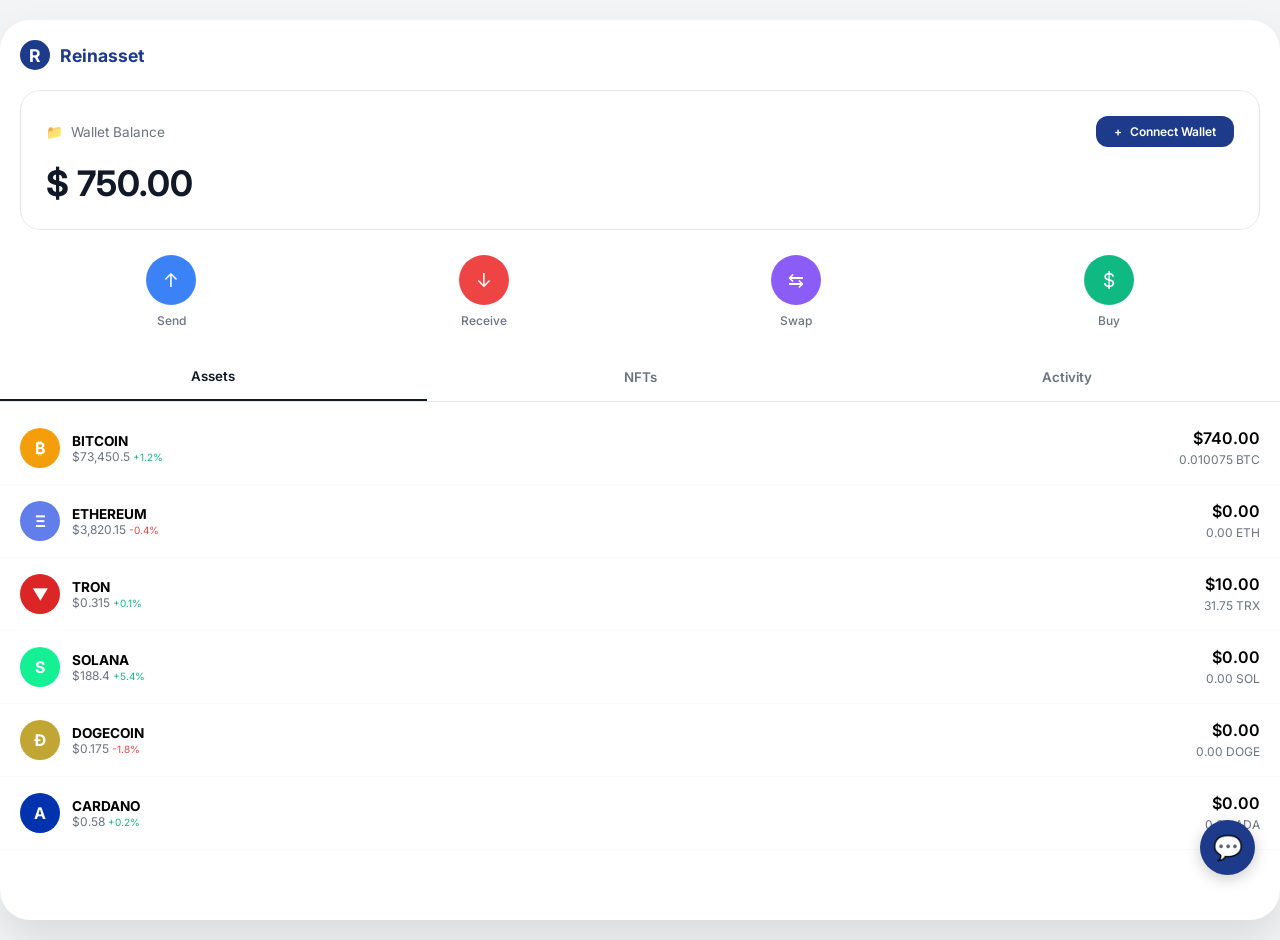
==== index.html @ 40a9d23e "Add files via upload" ====
<!DOCTYPE html>
<html lang="en">
<head>
    <meta charset="UTF-8">
    <meta name="viewport" content="width=device-width, initial-scale=1.0">
    <title>CryptoWallet - Portfolio</title>
    <link href="https://fonts.googleapis.com/css2?family=Inter:wght@400;500;600;700&display=swap" rel="stylesheet">
    <link rel="stylesheet" href="style.css">
</head>
<body>

<main class="app-container">
    <header class="header">
        <div class="brand">
            <span class="logo-circle">R</span>
            <span>Reinasset</span>
        </div>
        <div class="menu-btn">
            <div class="dot"></div><div class="dot"></div><div class="dot"></div>
        </div>
    </header>

    <div class="balance-card">
        <div class="balance-top-row">
            <div class="balance-header">
                <span class="wallet-icon">📁</span>
                <span class="label">Wallet Balance</span>
            </div>
            <div class="connect-btn" id="connect-wallet"><div>+</div><p>Connect Wallet</p></div>
        </div>
        <h1 id="total-display">$ 0.00</h1>
    </div>

    <div class="chat-widget" id="chat-trigger">
        <span class="chat-icon">💬</span>
    </div>

    <nav class="actions-grid">
        <div class="action-item"><div class="circle blue">↑</div><p>Send</p></div>
        <div class="action-item"><div class="circle red">↓</div><p>Receive</p></div>
        <div class="action-item"><div class="circle purple">⇆</div><p>Swap</p></div>
        <div class="action-item"><div class="circle green">$</div><p>Buy</p></div>
    </nav>

    <div class="tabs">
        <button class="tab-btn active">Assets</button>
        <button class="tab-btn">NFTs</button>
        <button class="tab-btn">Activity</button>
    </div>

    <section class="asset-list" id="asset-list-container">
        </section>
</main>

<script src="script.js"></script>
</body>
</html>
---- style.css ----
:root {
    --primary: #1e3a8a;
    --text-dark: #111827;
    --text-light: #6b7280;
    --bg-app: #f3f4f6;
    --white: #ffffff;
    --border: #e5e7eb;
}

* {
    margin: 0; padding: 0; box-sizing: border-box;
    font-family: 'Inter', sans-serif;
}

body {
    background-color: var(--bg-app);
    display: flex;
    justify-content: center;
    padding: 20px 0;
}

.app-container {
    width: 100%;
    max-width: 1440px;
    background: var(--white);
    min-height: 100vh;
    border-radius: 30px;
    box-shadow: 0 20px 40px rgba(0,0,0,0.1);
    overflow: hidden;
}

/* Header */
.header {
    display: flex;
    justify-content: space-between;
    align-items: center;
    padding: 20px;
}

.brand {
    display: flex;
    align-items: center;
    gap: 10px;
    font-weight: 700;
    color: var(--primary);
    font-size: 1.1rem;
}

.logo-circle {
    background: var(--primary);
    color: white;
    width: 30px; height: 30px;
    border-radius: 50%;
    display: flex; align-items: center; justify-content: center;
}

/* Balance Card */
.balance-card {
    margin: 0 20px;
    padding: 25px;
    border: 1px solid var(--border);
    border-radius: 20px;
}
/* Layout for Balance and Button */
.balance-top-row {
    display: flex;
    justify-content: space-between;
    align-items: center;
    margin-bottom: 15px;
}

.balance-header {
    margin-bottom: 0 !important; /* Reset margin for horizontal alignment */
}

/* Connect Wallet Button */
.connect-btn {
    background-color: var(--primary);
    color: white;
    border: none;
    padding: 8px 18px;
    border-radius: 12px;
    font-size: 0.75rem;
    font-weight: 600;
    cursor: pointer;
    transition: background 0.3s ease;
    display: flex;
    align-items: center;
    gap: 8px;
}

.connect-btn:hover {
    background-color: #1d4ed8;
}

.connect-btn.connected {
    background-color: #ecfdf5;
    color: #059669;
    border: 1px solid #059669;
}

/* Floating Chat Icon */
.chat-widget {
    position: fixed;
    bottom: 25px;
    right: 25px;
    width: 55px;
    height: 55px;
    background: var(--primary);
    border-radius: 50%;
    display: flex;
    align-items: center;
    justify-content: center;
    box-shadow: 0 4px 15px rgba(0,0,0,0.2);
    cursor: pointer;
    z-index: 1000;
    transition: transform 0.2s;
}

.chat-widget:hover {
    transform: scale(1.1);
}

.chat-icon {
    font-size: 1.5rem;
    color: white;
}


.balance-header {
    display: flex; align-items: center; gap: 8px;
    color: var(--text-light);
    font-size: 0.85rem;
    margin-bottom: 10px;
}

#total-display {
    font-size: 2.2rem;
    font-weight: 700;
    color: var(--text-dark);
}

/* Actions */
.actions-grid {
    display: grid;
    grid-template-columns: repeat(4, 1fr);
    padding: 25px 15px;
    text-align: center;
}

.circle {
    width: 50px; height: 50px;
    border-radius: 50%;
    margin: 0 auto 8px;
    display: flex; align-items: center; justify-content: center;
    color: white; font-size: 1.2rem; cursor: pointer;
}

.blue { background: #3b82f6; } .red { background: #ef4444; }
.purple { background: #8b5cf6; } .green { background: #10b981; }

.action-item p { font-size: 0.75rem; font-weight: 500; color: var(--text-light); }

/* Tabs */
.tabs {
    display: flex; border-bottom: 1px solid var(--border);
    margin-bottom: 10px;
}

.tab-btn {
    flex: 1; padding: 15px; border: none; background: none;
    color: var(--text-light); font-weight: 600; cursor: pointer;
}

.tab-btn.active {
    color: var(--text-dark);
    border-bottom: 2px solid var(--text-dark);
}

/* Asset List */
.asset-item {
    display: flex; justify-content: space-between;
    padding: 16px 20px;
    border-bottom: 1px solid #f9fafb;
}

.asset-left { display: flex; gap: 12px; align-items: center; }

.icon {
    width: 40px; height: 40px; border-radius: 50%;
    display: flex; align-items: center; justify-content: center;
    color: white; font-weight: bold;
}

.meta { display: flex; flex-direction: column; }
.name { font-weight: 700; font-size: 0.85rem; }
.price-info { font-size: 0.75rem; color: var(--text-light); }
.pos { color: #10b981; } .neg { color: #ef4444; }

.asset-right { text-align: right; }
.usd-val { font-weight: 600; display: block; }
.unit-amt { font-size: 0.75rem; color: var(--text-light); }

/* Responsiveness */
@media (max-width: 480px) {
    .app-container { border-radius: 0; min-height: 100vh; }

    .chat-widget {
    position: absolute; /* Keep it inside the card if on desktop */
    bottom: 20px;
    right: 20px;
    }
    .app-container {
        position: relative;
    }
}
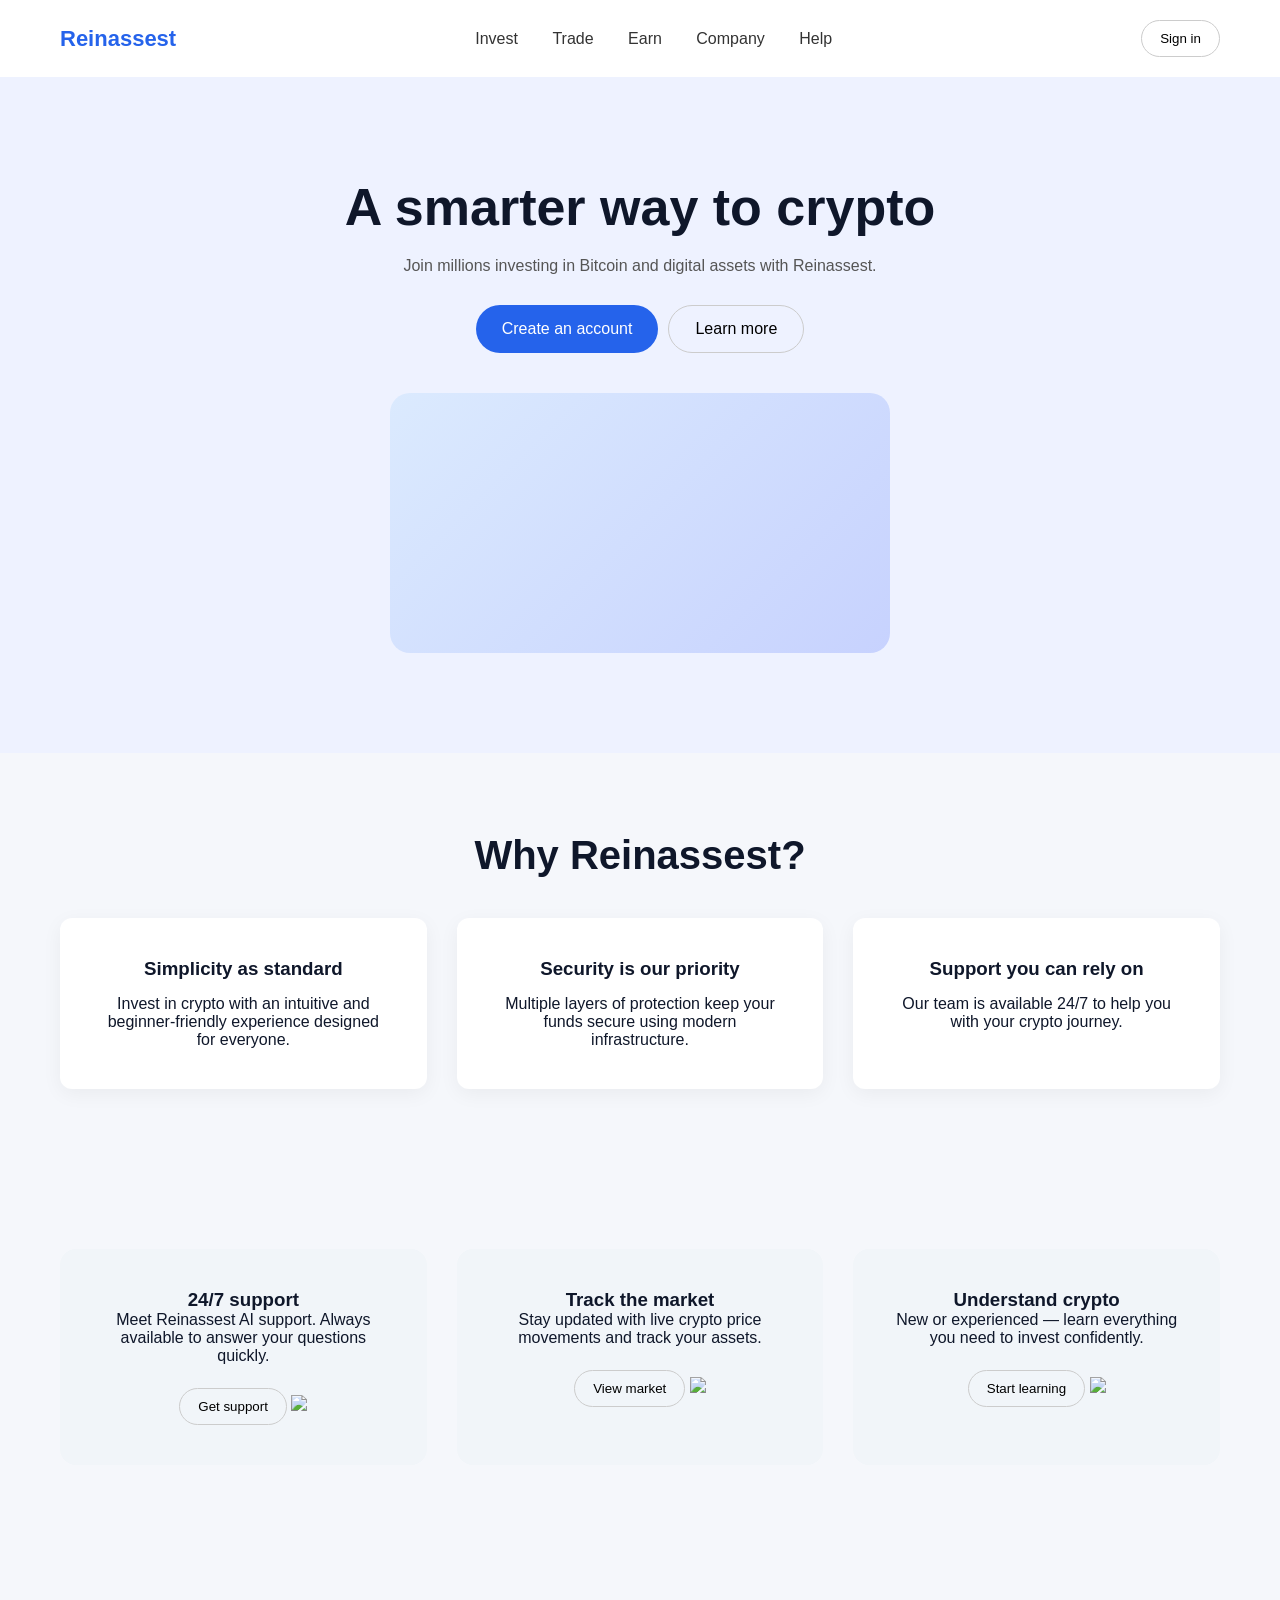
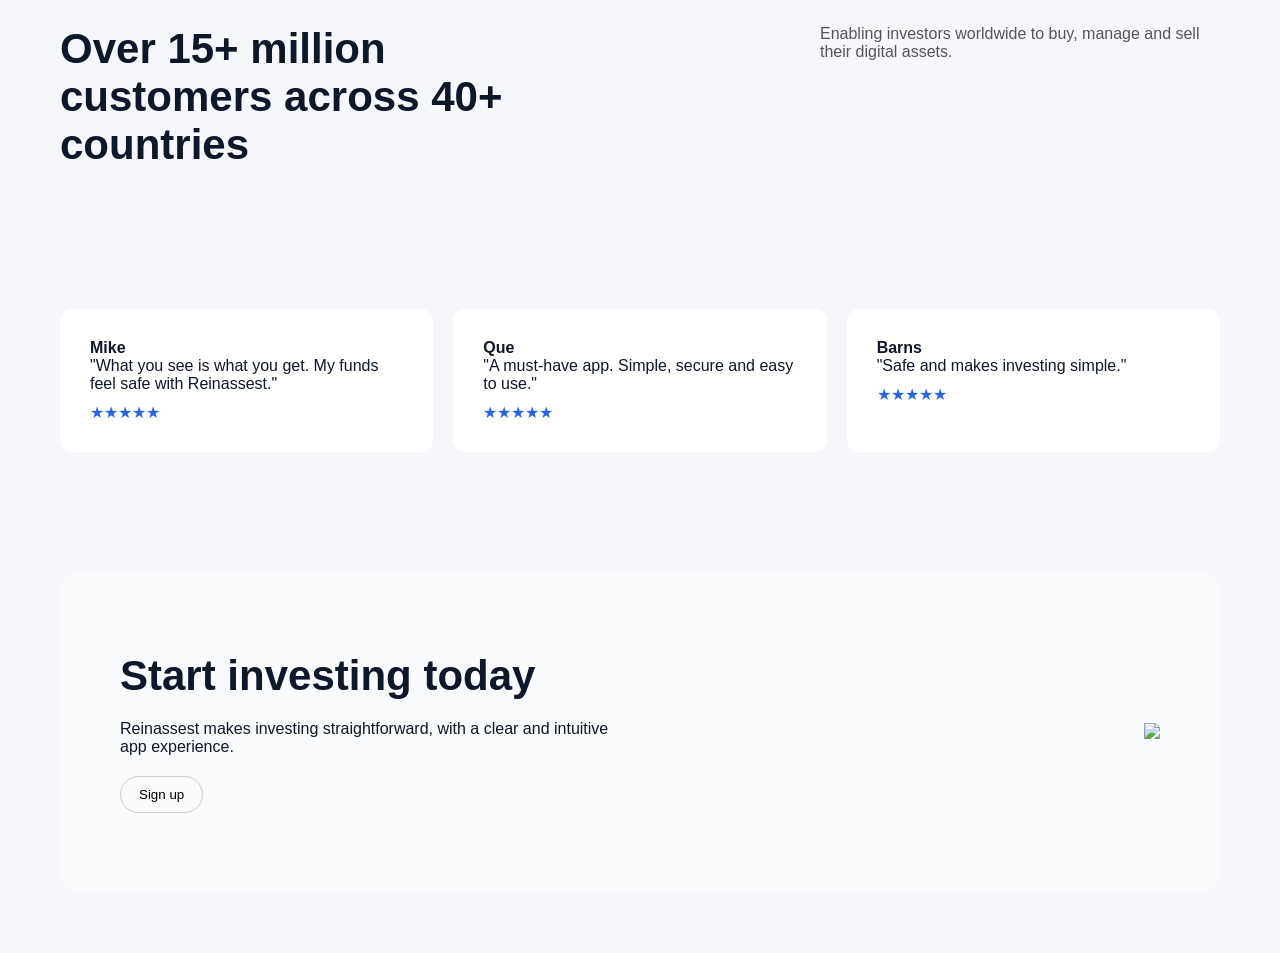
==== commit 26ba3f82: "Add files via upload" ====
--- a/index.html
+++ b/index.html
@@ -1,57 +1,244 @@
 <!DOCTYPE html>
 <html lang="en">
 <head>
-    <meta charset="UTF-8">
-    <meta name="viewport" content="width=device-width, initial-scale=1.0">
-    <title>CryptoWallet - Portfolio</title>
-    <link href="https://fonts.googleapis.com/css2?family=Inter:wght@400;500;600;700&display=swap" rel="stylesheet">
-    <link rel="stylesheet" href="style.css">
+<meta charset="UTF-8">
+<meta name="viewport" content="width=device-width, initial-scale=1.0">
+<title>Reinassest — Smarter Crypto Investing</title>
+<link rel="stylesheet" href="login.css">
 </head>
 <body>
 
-<main class="app-container">
-    <header class="header">
-        <div class="brand">
-            <span class="logo-circle">R</span>
-            <span>Reinasset</span>
+<!-- NAVBAR -->
+<header class="navbar">
+    <div class="logo">Reinassest</div>
+
+    <nav>
+        <a href="#">Invest</a>
+        <a href="#">Trade</a>
+        <a href="#">Earn</a>
+        <a href="#">Company</a>
+        <a href="#">Help</a>
+    </nav>
+
+    <div class="nav-buttons">
+        <button id="openLogin" class="btn-outline">Sign in</button>
+    </div>
+</header>
+
+<!-- HERO -->
+<section class="hero">
+    <h1>A smarter way to crypto</h1>
+    <p>Join millions investing in Bitcoin and digital assets with Reinassest.</p>
+
+    <div class="hero-buttons">
+        <button id="openSignup" class="btn-primary large">Create an account</button>
+        <button class="btn-outline large">Learn more</button>
+    </div>
+
+    <div class="hero-image"></div>
+</section>
+
+
+<!-- WHY SECTION -->
+<section class="why">
+    <h2>Why Reinassest?</h2>
+
+    <div class="cards">
+        <div class="card">
+            <h3>Simplicity as standard</h3>
+            <p>Invest in crypto with an intuitive and beginner-friendly experience designed for everyone.</p>
         </div>
-        <div class="menu-btn">
-            <div class="dot"></div><div class="dot"></div><div class="dot"></div>
+
+        <div class="card">
+            <h3>Security is our priority</h3>
+            <p>Multiple layers of protection keep your funds secure using modern infrastructure.</p>
         </div>
-    </header>
-
-    <div class="balance-card">
-        <div class="balance-top-row">
-            <div class="balance-header">
-                <span class="wallet-icon">📁</span>
-                <span class="label">Wallet Balance</span>
-            </div>
-            <div class="connect-btn" id="connect-wallet"><div>+</div><p>Connect Wallet</p></div>
+
+        <div class="card">
+            <h3>Support you can rely on</h3>
+            <p>Our team is available 24/7 to help you with your crypto journey.</p>
         </div>
-        <h1 id="total-display">$ 0.00</h1>
-    </div>
-
-    <div class="chat-widget" id="chat-trigger">
-        <span class="chat-icon">💬</span>
-    </div>
-
-    <nav class="actions-grid">
-        <div class="action-item"><div class="circle blue">↑</div><p>Send</p></div>
-        <div class="action-item"><div class="circle red">↓</div><p>Receive</p></div>
-        <div class="action-item"><div class="circle purple">⇆</div><p>Swap</p></div>
-        <div class="action-item"><div class="circle green">$</div><p>Buy</p></div>
-    </nav>
-
-    <div class="tabs">
-        <button class="tab-btn active">Assets</button>
-        <button class="tab-btn">NFTs</button>
-        <button class="tab-btn">Activity</button>
-    </div>
-
-    <section class="asset-list" id="asset-list-container">
-        </section>
-</main>
-
-<script src="script.js"></script>
+    </div>
+</section>
+
+
+<section class="features">
+
+<div class="feature-card">
+    <h3>24/7 support</h3>
+    <p>Meet Reinassest AI support. Always available to answer your questions quickly.</p>
+
+    <button id="btn-support" class="btn-outline">Get support</button>
+
+    <img src="images/support.png" class="feature-img">
+</div>
+
+<div class="feature-card">
+    <h3>Track the market</h3>
+    <p>Stay updated with live crypto price movements and track your assets.</p>
+
+    <button id="btn-market" class="btn-outline">View market</button>
+
+    <img src="images/market.png" class="feature-img">
+</div>
+
+<div class="feature-card">
+    <h3>Understand crypto</h3>
+    <p>New or experienced — learn everything you need to invest confidently.</p>
+
+    <button id="btn-learn" class="btn-outline">Start learning</button>
+
+    <img src="images/learn.png" class="feature-img">
+</div>
+
+</section>
+
+<!-- TRUST SECTION -->
+<section class="trust">
+    <div class="trust-left">
+        <h2>Over 15+ million customers across 40+ countries</h2>
+    </div>
+
+    <div class="trust-right">
+        <p>Enabling investors worldwide to buy, manage and sell their digital assets.</p>
+    </div>
+</section>
+
+
+<!-- TESTIMONIALS -->
+<section class="testimonials">
+
+    <div class="testimonial">
+        <h4>Mike</h4>
+        <p>"What you see is what you get. My funds feel safe with Reinassest."</p>
+        <div class="stars">★★★★★</div>
+    </div>
+
+    <div class="testimonial">
+        <h4>Que</h4>
+        <p>"A must-have app. Simple, secure and easy to use."</p>
+        <div class="stars">★★★★★</div>
+    </div>
+
+    <div class="testimonial">
+        <h4>Barns</h4>
+        <p>"Safe and makes investing simple."</p>
+        <div class="stars">★★★★★</div>
+    </div>
+
+</section>
+
+<!-- FOOTER -->
+ <section class="start">
+
+<div class="start-left">
+    <h2>Start investing today</h2>
+
+    <p>
+    Reinassest makes investing straightforward, 
+    with a clear and intuitive app experience.
+    </p>
+
+    <div class="start-buttons">
+        <button id="btn-start-signup" class="btn-outline">
+            Sign up
+        </button>
+
+
+    </div>
+</div>
+
+<div class="start-right">
+    <img src="images/app.png" class="app-img">
+</div>
+
+</section>
+
+<!-- SCRIPTS -->
+ <!-- AUTH MODAL -->
+<div id="authModal" class="modal">
+
+<div class="modal-content">
+
+<span class="close-modal" id="closeModal">&times;</span>
+
+<!-- LOGIN FORM -->
+<div id="loginForm" class="auth-form">
+
+<h2>Sign in</h2>
+<div id="loginMessage" class="auth-message"></div>
+
+<input type="email" id="loginEmail" placeholder="Email">
+<div class="password-wrap">
+
+<input type="password" id="loginPassword" placeholder="Password">
+
+<span id="toggleLoginPassword" class="toggle-password">👁</span>
+
+</div>
+
+<button id="loginBtn" class="btn-primary full">
+Sign in
+</button>
+
+<p>
+Don't have an account?
+<a href="#" id="showSignup">Create account</a>
+</p>
+
+</div>
+
+
+<!-- SIGNUP FORM -->
+<div id="signupForm" class="auth-form hidden">
+
+<h2>Create account</h2>
+<div id="signupMessage" class="auth-message"></div>
+
+<input type="text" id="signupName" placeholder="Full name">
+<input type="email" id="signupEmail" placeholder="Email">
+
+<div class="password-wrap">
+
+<input type="password" id="signupPassword" placeholder="Password">
+<span id="toggleSignupPassword" class="toggle-password">👁</span>
+
+</div>
+
+<div class="strength-meter">
+<div id="strengthBar"></div>
+</div>
+
+<small id="strengthText"></small>
+
+<ul class="password-rules">
+<li id="rule-length">At least 8 characters</li>
+<li id="rule-upper">One uppercase letter</li>
+<li id="rule-number">One number</li>
+<li id="rule-symbol">One special character</li>
+</ul>
+
+
+<button id="createAccountBtn" class="btn-primary full">
+Create account
+</button>
+
+<p>
+Already have an account?
+<a href="#" id="showLogin">Sign in</a>
+</p>
+
+</div>
+
+
+
+</div>
+
+</div>
+</div>
+
+<script type="module" src="firebase.js"></script>
+<script type="module" src="auth.js"></script>
+<script type="module" src="script.js"></script>
 </body>
 </html>
--- a/login.css
+++ b/login.css
@@ -0,0 +1,399 @@
+* {
+margin: 0;
+padding: 0;
+box-sizing: border-box;
+font-family: Arial, Helvetica, sans-serif;
+}
+
+body {
+background: #f5f7fb;
+color: #0f172a;
+}
+
+/* NAVBAR */
+
+.navbar {
+display: flex;
+justify-content: space-between;
+align-items: center;
+padding: 20px 60px;
+background: white;
+}
+
+.logo {
+font-size: 22px;
+font-weight: bold;
+color: #2563eb;
+}
+
+nav a {
+    
+margin: 0 15px;
+text-decoration: none;
+color: #333;
+}
+
+.nav-buttons button {
+margin-left: 10px;
+}
+
+
+/* BUTTONS */
+
+.btn-primary {
+background: #2563eb;
+color: white;
+border: none;
+padding: 10px 18px;
+border-radius: 30px;
+cursor: pointer;
+}
+
+.btn-outline {
+border: 1px solid #ccc;
+background: transparent;
+padding: 10px 18px;
+border-radius: 30px;
+cursor: pointer;
+}
+
+.large {
+padding: 14px 26px;
+font-size: 16px;
+}
+
+.btn-store {
+border: 1px solid #ccc;
+padding: 12px 18px;
+border-radius: 30px;
+background: white;
+cursor: pointer;
+}
+
+/* HERO */
+
+.hero {
+text-align: center;
+padding: 100px 20px;
+background: #eef2ff;
+}
+
+.hero h1 {
+font-size: 52px;
+margin-bottom: 20px;
+}
+
+.hero p {
+color: #555;
+margin-bottom: 30px;
+}
+
+.hero-buttons {
+display: flex;
+justify-content: center;
+gap: 10px;
+margin-bottom: 40px;
+}
+
+.hero-image {
+height: 260px;
+width: 500px;
+margin: auto;
+background: linear-gradient(135deg,#dbeafe,#c7d2fe);
+border-radius: 20px;
+}
+
+/* WHY */
+
+.why {
+padding: 80px 60px;
+text-align: center;
+}
+
+.why h2 {
+font-size: 40px;
+margin-bottom: 40px;
+}
+
+.cards {
+display: grid;
+grid-template-columns: repeat(3,1fr);
+gap: 30px;
+}
+
+.card {
+background: white;
+padding: 40px;
+border-radius: 12px;
+box-shadow: 0 5px 20px rgba(0,0,0,0.05);
+}
+
+.card h3 {
+margin-bottom: 15px;
+}
+
+/* TRUST */
+
+.trust {
+display: flex;
+justify-content: space-between;
+padding: 80px 60px;
+}
+
+.trust-left h2 {
+font-size: 42px;
+max-width: 500px;
+}
+
+.trust-right {
+max-width: 400px;
+color: #555;
+}
+
+/* TESTIMONIALS */
+
+.testimonials {
+display: grid;
+grid-template-columns: repeat(3,1fr);
+gap: 20px;
+padding: 60px;
+}
+
+.testimonial {
+background: white;
+padding: 30px;
+border-radius: 12px;
+}
+
+.stars {
+color: #2563eb;
+margin-top: 10px;
+}
+.features{
+display:grid;
+grid-template-columns:repeat(3,1fr);
+gap:30px;
+padding:80px 60px;
+}
+
+.feature-card{
+background:#f1f5f9;
+padding:40px;
+border-radius:16px;
+text-align:center;
+position:relative;
+}
+
+.feature-img{
+width:200px;
+margin-top:30px;
+}
+
+.start{
+display:flex;
+justify-content:space-between;
+align-items:center;
+padding:80px 60px;
+background:#f8fafc;
+border-radius:20px;
+margin:60px;
+}
+
+.start-left{
+max-width:500px;
+}
+
+.start-left h2{
+font-size:42px;
+margin-bottom:20px;
+}
+
+.start-buttons{
+display:flex;
+gap:10px;
+margin-top:20px;
+}
+
+.app-img{
+width:420px;
+}
+
+/* MODAL */
+
+.modal{
+position:fixed;
+top:0;
+left:0;
+width:100%;
+height:100%;
+background:rgba(0,0,0,0.5);
+display:none;
+justify-content:center;
+align-items:center;
+z-index:1000;
+}
+
+.modal-content{
+background:white;
+padding:40px;
+border-radius:12px;
+width:400px;
+position:relative;
+animation:popup .2s ease;
+}
+
+@keyframes popup{
+from{transform:scale(.9);opacity:0}
+to{transform:scale(1);opacity:1}
+}
+
+.close-modal{
+position:absolute;
+right:20px;
+top:15px;
+font-size:24px;
+cursor:pointer;
+}
+
+.auth-form{
+display:flex;
+flex-direction:column;
+gap:12px;
+}
+
+.auth-form input{
+padding:12px;
+border:1px solid #ddd;
+border-radius:8px;
+}
+
+.full{
+width:100%;
+margin-top:10px;
+}
+
+.hidden{
+display:none;
+}
+
+
+.strength-meter{
+height:6px;
+background:#eee;
+border-radius:10px;
+overflow:hidden;
+}
+
+#strengthBar{
+height:100%;
+width:0%;
+transition:.3s;
+}
+
+#strengthText{
+font-size:12px;
+color:#666;
+}
+
+.password-wrap{
+position:relative;
+display:flex;
+align-items:center;
+}
+
+.password-wrap input{
+width:100%;
+padding:12px;
+border:1px solid #ddd;
+border-radius:8px;
+}
+
+.toggle-password{
+position:absolute;
+right:12px;
+cursor:pointer;
+font-size:14px;
+}
+
+.password-rules{
+list-style:none;
+font-size:12px;
+color:#777;
+padding-left:5px;
+}
+
+.password-rules li{
+margin:4px 0;
+}
+
+.password-rules li.valid{
+color:green;
+}
+
+.password-rules li.valid::before{
+content:"✓ ";
+}
+
+.password-rules li.invalid{
+color:#aaa;
+}
+
+.auth-loading {
+display:flex;
+align-items:center;
+justify-content:center;
+gap:8px;
+}
+
+.spinner {
+width:16px;
+height:16px;
+border:2px solid #fff;
+border-top:2px solid transparent;
+border-radius:50%;
+animation:spin .6s linear infinite;
+}
+
+@keyframes spin {
+to { transform: rotate(360deg); }
+}
+
+button.loading {
+opacity:.7;
+pointer-events:none;
+}
+/* RESPONSIVE */
+
+@media(max-width: 900px){
+
+.cards,
+.testimonials {
+grid-template-columns: 1fr;
+}
+
+.trust {
+flex-direction: column;
+gap: 20px;
+}
+
+.hero h1 {
+font-size: 36px;
+}
+
+
+.features{
+grid-template-columns:1fr;
+}
+
+.start{
+flex-direction:column;
+gap:40px;
+}
+
+.app-img{
+width:100%;
+}
+nav a{
+    display: none;
+}
+}
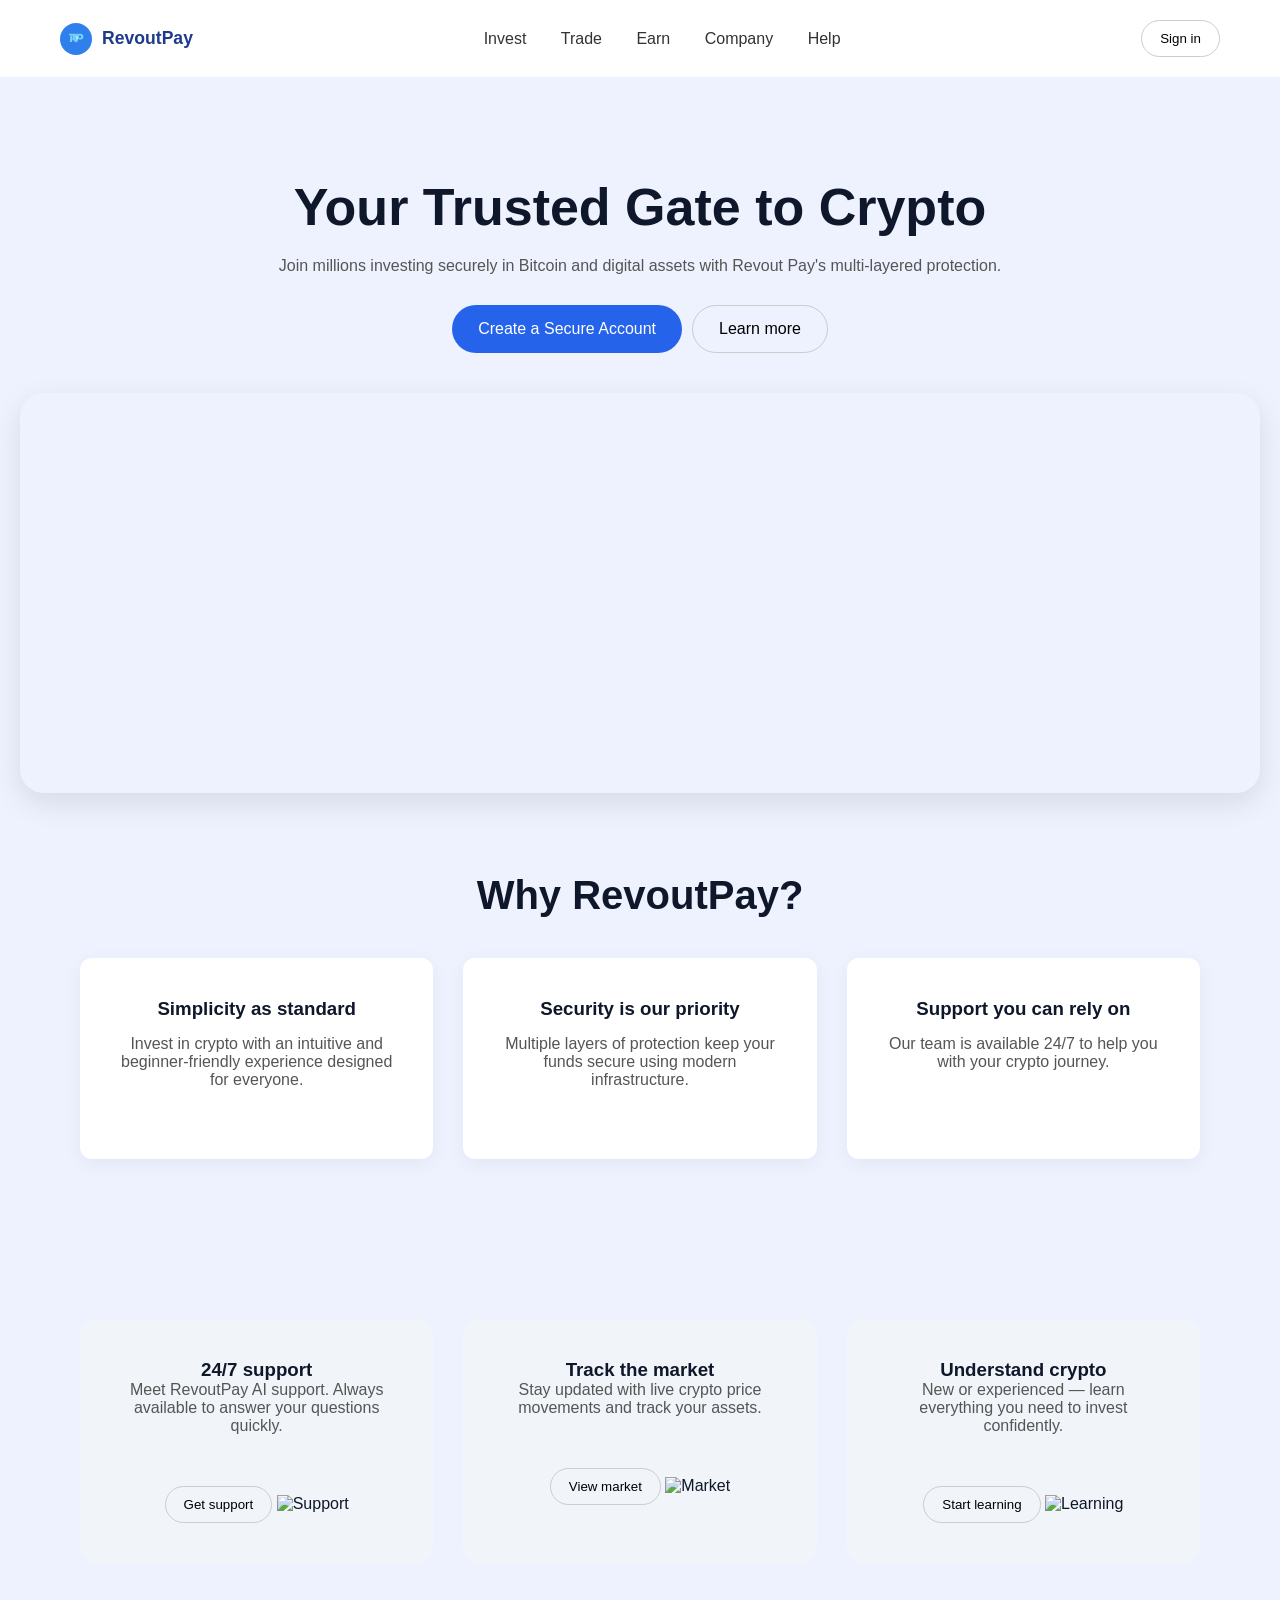
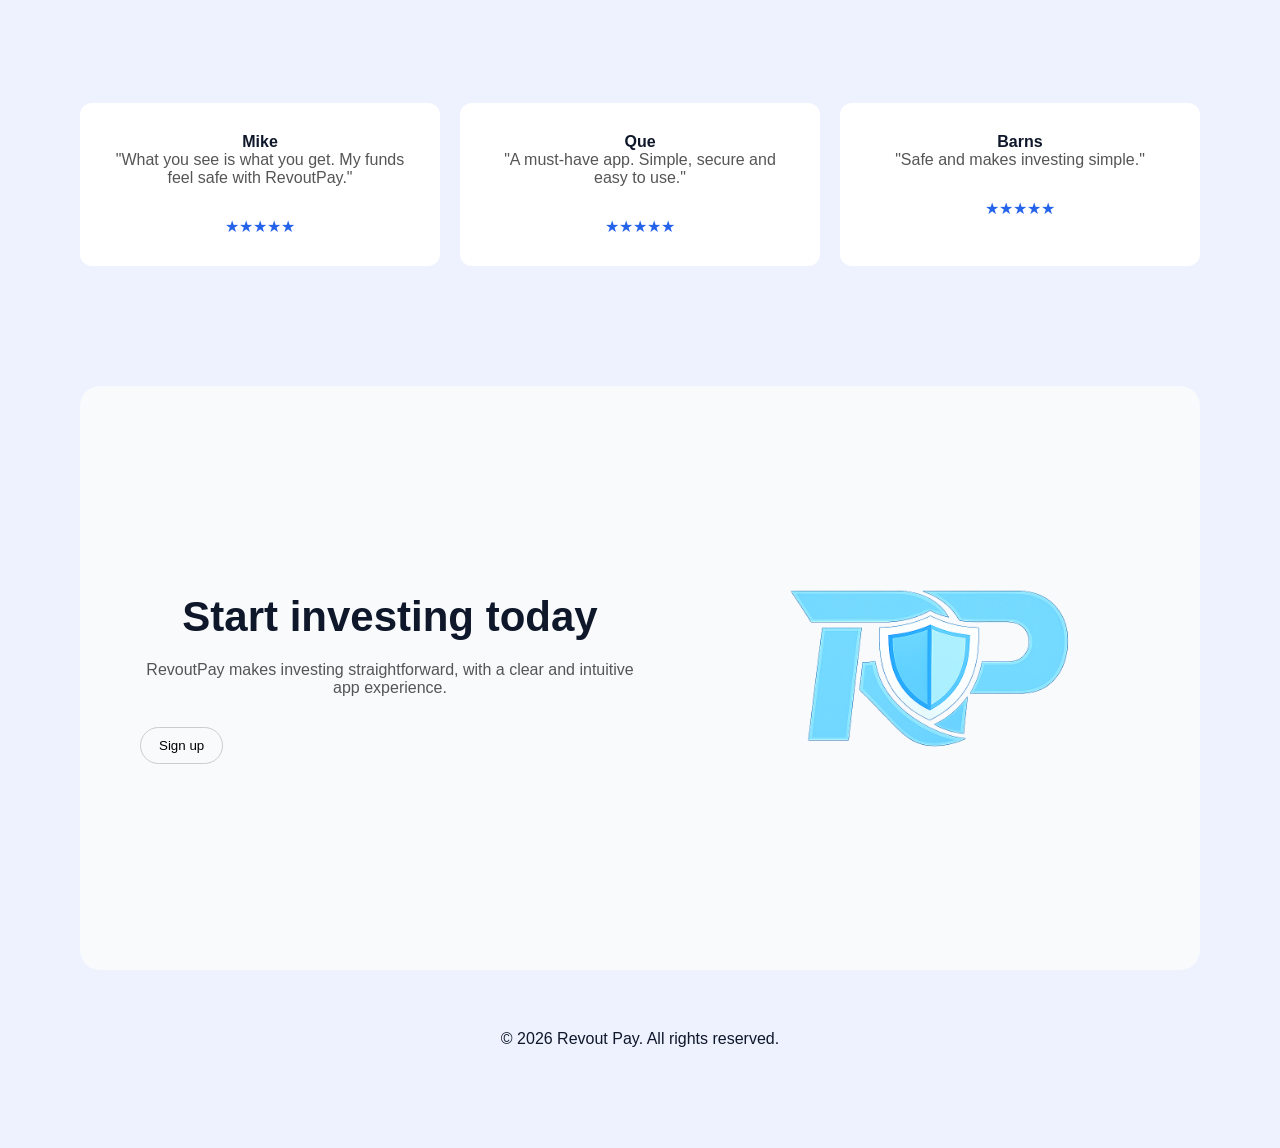
==== commit d58e7bd9: "Add files via upload" ====
--- a/index.html
+++ b/index.html
@@ -3,21 +3,29 @@
 <head>
 <meta charset="UTF-8">
 <meta name="viewport" content="width=device-width, initial-scale=1.0">
-<title>Reinassest — Smarter Crypto Investing</title>
+<title>RevoutPay — Smarter Crypto Investing</title>
 <link rel="stylesheet" href="login.css">
+<link rel="stylesheet" href="style.css">
+<link rel="icon" type="image/png" href="chidenulogo.png">
+
 </head>
 <body>
 
 <!-- NAVBAR -->
 <header class="navbar">
-    <div class="logo">Reinassest</div>
+    <div class="brand">
+        <div class="logo-circle">
+            <img src="chidenulogo.png" alt="revout-pay" class="nav-icon">
+        </div>
+        <span>RevoutPay</span>
+    </div>
 
     <nav>
-        <a href="#">Invest</a>
-        <a href="#">Trade</a>
-        <a href="#">Earn</a>
+        <a href="#" class="nav-signup">Invest</a>
+        <a href="#" class="nav-signup">Trade</a>
+        <a href="#" class="nav-signup">Earn</a>
         <a href="#">Company</a>
-        <a href="#">Help</a>
+        <a href="#" id="nav-help">Help</a>
     </nav>
 
     <div class="nav-buttons">
@@ -26,34 +34,38 @@
 </header>
 
 <!-- HERO -->
+
 <section class="hero">
-    <h1>A smarter way to crypto</h1>
-    <p>Join millions investing in Bitcoin and digital assets with Reinassest.</p>
-
+    <h1>Your Trusted Gate to Crypto</h1>
+    <p>Join millions investing securely in Bitcoin and digital assets with Revout Pay's multi-layered protection.</p>
+    
     <div class="hero-buttons">
-        <button id="openSignup" class="btn-primary large">Create an account</button>
-        <button class="btn-outline large">Learn more</button>
-    </div>
-
-    <div class="hero-image"></div>
-</section>
-
-
-<!-- WHY SECTION -->
+        <button id="openSignup" class="btn-primary large">Create a Secure Account</button>
+        <a href="learn.html" style="text-decoration: none;">
+            <button class="btn-outline large">Learn more</button>
+        </a> 
+    </div>
+    <div class="hero-image" style="
+        background-image: url('https://images.unsplash.com/photo-1563986768609-322da13575f3?auto=format&fit=crop&q=80&w=1000'); 
+        background-size: cover; 
+        background-position: center;
+        border-radius: 24px;
+        height: 400px;
+        width: 100%;
+        box-shadow: 0 10px 30px rgba(0,0,0,0.1);">
+    </div>
+
 <section class="why">
-    <h2>Why Reinassest?</h2>
-
+    <h2>Why RevoutPay?</h2>
     <div class="cards">
         <div class="card">
             <h3>Simplicity as standard</h3>
             <p>Invest in crypto with an intuitive and beginner-friendly experience designed for everyone.</p>
         </div>
-
         <div class="card">
             <h3>Security is our priority</h3>
             <p>Multiple layers of protection keep your funds secure using modern infrastructure.</p>
         </div>
-
         <div class="card">
             <h3>Support you can rely on</h3>
             <p>Our team is available 24/7 to help you with your crypto journey.</p>
@@ -61,48 +73,31 @@
     </div>
 </section>
 
-
 <section class="features">
-
-<div class="feature-card">
-    <h3>24/7 support</h3>
-    <p>Meet Reinassest AI support. Always available to answer your questions quickly.</p>
-
-    <button id="btn-support" class="btn-outline">Get support</button>
-
-    <img src="images/support.png" class="feature-img">
-</div>
-
-<div class="feature-card">
-    <h3>Track the market</h3>
-    <p>Stay updated with live crypto price movements and track your assets.</p>
-
-    <button id="btn-market" class="btn-outline">View market</button>
-
-    <img src="images/market.png" class="feature-img">
-</div>
-
-<div class="feature-card">
-    <h3>Understand crypto</h3>
-    <p>New or experienced — learn everything you need to invest confidently.</p>
-
-    <button id="btn-learn" class="btn-outline">Start learning</button>
-
-    <img src="images/learn.png" class="feature-img">
-</div>
-
-</section>
-
-<!-- TRUST SECTION -->
-<section class="trust">
-    <div class="trust-left">
-        <h2>Over 15+ million customers across 40+ countries</h2>
-    </div>
-
-    <div class="trust-right">
-        <p>Enabling investors worldwide to buy, manage and sell their digital assets.</p>
-    </div>
-</section>
+    <div class="feature-card">
+        <h3>24/7 support</h3>
+        <p>Meet RevoutPay AI support. Always available to answer your questions quickly.</p>
+        <button id="btn-support" class="btn-outline">Get support</button>
+        <img src="https://cdn-icons-png.flaticon.com/512/10044/10044800.png" class="feature-img" alt="Support">
+    </div>
+
+    <div class="feature-card">
+        <h3>Track the market</h3>
+        <p>Stay updated with live crypto price movements and track your assets.</p>
+        <button id="btn-market" class="btn-outline">View market</button>
+        <img src="https://cdn-icons-png.flaticon.com/512/3514/3514416.png" class="feature-img" alt="Market">
+    </div>
+
+    <div class="feature-card">
+        <h3>Understand crypto</h3>
+        <p>New or experienced — learn everything you need to invest confidently.</p>
+        <button id="btn-learn" class="btn-outline">Start learning</button>
+        <img src="https://cdn-icons-png.flaticon.com/512/2436/2436637.png" class="feature-img" alt="Learning">
+    </div>
+</section>
+
+
+
 
 
 <!-- TESTIMONIALS -->
@@ -110,7 +105,7 @@
 
     <div class="testimonial">
         <h4>Mike</h4>
-        <p>"What you see is what you get. My funds feel safe with Reinassest."</p>
+        <p>"What you see is what you get. My funds feel safe with RevoutPay."</p>
         <div class="stars">★★★★★</div>
     </div>
 
@@ -135,7 +130,7 @@
     <h2>Start investing today</h2>
 
     <p>
-    Reinassest makes investing straightforward, 
+    RevoutPay makes investing straightforward, 
     with a clear and intuitive app experience.
     </p>
 
@@ -149,10 +144,14 @@
 </div>
 
 <div class="start-right">
-    <img src="images/app.png" class="app-img">
-</div>
-
-</section>
+    <img src="/chidenulogo.png" class="app-img">
+</div>
+
+</section>
+
+<footer>
+    &copy; 2026 Revout Pay. All rights reserved.
+</footer>
 
 <!-- SCRIPTS -->
  <!-- AUTH MODAL -->
@@ -237,6 +236,26 @@
 </div>
 </div>
 
+<script>
+    // NAVIGATION SCRIPT
+    // Invest, Trade, Earn -> Open Signup Modal
+    document.querySelectorAll('.nav-signup').forEach(link => {
+        link.addEventListener('click', (e) => {
+            e.preventDefault();
+            document.getElementById('authModal').style.display = 'flex';
+            document.getElementById('loginForm').classList.add('hidden');
+            document.getElementById('signupForm').classList.remove('hidden');
+        });
+    });
+
+    // Help -> Open Login Modal
+    document.getElementById('nav-help').addEventListener('click', (e) => {
+        e.preventDefault();
+        document.getElementById('authModal').style.display = 'flex';
+        document.getElementById('signupForm').classList.add('hidden');
+        document.getElementById('loginForm').classList.remove('hidden');
+    });
+</script>                                   
 <script type="module" src="firebase.js"></script>
 <script type="module" src="auth.js"></script>
 <script type="module" src="script.js"></script>
--- a/style.css
+++ b/style.css
@@ -0,0 +1,919 @@
+:root {
+    --primary: #1e3a8a;
+    --text-dark: #111827;
+    --text-light: #6b7280;
+    --bg-app: #f3f4f6;
+    --white: #ffffff;
+    --border: #e5e7eb;
+}
+
+* {
+    margin: 0; padding: 0; box-sizing: border-box;
+    font-family: 'Inter', sans-serif;
+}
+/* Ensure views occupy the correct vertical space */
+/* Crucial: This must be at the bottom of style.css */
+.hidden {
+    display: none !important;
+    visibility: hidden !important;
+    opacity: 0 !important;
+    pointer-events: none !important;
+}
+
+/* Ensure each view container starts at the top and covers the screen */
+#view-home, 
+#view-settings, 
+#view-explore {
+    width: 100%;
+    min-height: 100vh;
+    padding-top: 60px; /* Adjust based on your header height */
+    padding-bottom: 80px; /* Space for bottom nav */
+    background-color: #f8faff; /* Match your app background */
+    box-sizing: border-box;
+}
+
+/* Force hidden state to override any flex/block settings */
+
+body {
+    margin: 0;
+    padding: 0;
+    font-family: 'Inter', sans-serif;
+    background-color: #f8faff;
+    overflow-x: hidden;
+}
+
+/* Full screen preloader overlay */
+#preloader {
+    position: fixed;
+    top: 0;
+    left: 0;
+    width: 100%;
+    height: 100%;
+    background: #ffffff;
+    display: flex;
+    justify-content: center;
+    align-items: center;
+    z-index: 9999;
+    transition: opacity 0.5s ease;
+}
+
+/* Spinner Dots Animation (Matching your image) */
+.spinner {
+    display: flex;
+    gap: 8px;
+}
+
+.spinner div {
+    width: 12px;
+    height: 12px;
+    background-color: #f39c12; /* Orange dot from your image */
+    border-radius: 50%;
+    animation: bounce 0.6s infinite alternate;
+}
+
+.spinner .dot2 { animation-delay: 0.2s; }
+.spinner .dot3 { animation-delay: 0.4s; }
+
+@keyframes bounce {
+    to { transform: translateY(-10px); opacity: 0.5; }
+}
+
+/* Fade out class */
+.loader-hidden {
+    opacity: 0;
+    pointer-events: none;
+}
+.app-container, .settings-container {
+    width: 100%;
+    max-height: 100vh;
+
+    box-sizing: border-box;
+    
+}
+
+
+/* Header */
+.header {
+    display: flex;
+    justify-content: space-between;
+    align-items: center;
+    padding: 20px;
+}
+
+.brand {
+    display: flex;
+    align-items: center;
+    gap: 10px;
+    font-weight: 700;
+    color: var(--primary);
+    font-size: 1.1rem;
+}
+
+.logo-circle {
+    width: 32px;  /* Match your current size */
+    height: 32px;
+    background: #2f80ed; /* Keep your brand color background */
+    border-radius: 50%;
+    display: flex;
+    align-items: center;
+    justify-content: center;
+    overflow: hidden; /* Ensures the image doesn't bleed out */
+}
+
+.nav-icon {
+    width: 100%;    /* Fills the circle */
+    height: 100%;
+    object-fit: cover; /* Keeps the logo centered and proportional */
+}
+
+/* Optional: If your logo is a white icon on a transparent background */
+.nav-icon {
+    width: 70%; /* Makes it look like a nice padded icon inside the circle */
+    height: 70%;
+    object-fit: contain;
+}
+
+/* Balance Card */
+.balance-card {
+    margin: 0 20px;
+    padding: 25px;
+    border: 1px solid var(--border);
+    border-radius: 20px;
+    display: flex;
+    flex-direction: column;
+}
+/* Layout for Balance and Button */
+.balance-top-row {
+    display: flex;
+    justify-content: space-between;
+    align-items: center;
+    margin-bottom: 15px;
+}
+
+.balance-header {
+    margin-bottom: 0 !important; /* Reset margin for horizontal alignment */
+}
+
+/* Connect Wallet Button */
+.connect-btn {
+    background-color: var(--primary);
+    color: white;
+    border: none;
+    padding: 8px 18px;
+    border-radius: 12px;
+    font-size: 0.75rem;
+    font-weight: 600;
+    cursor: pointer;
+    transition: background 0.3s ease;
+    display: flex;
+    align-items: center;
+    gap: 8px;
+}
+
+.connect-btn:hover {
+    background-color: #1d4ed8;
+}
+
+.connect-btn.connected {
+    background-color: #ecfdf5;
+    color: #059669;
+    border: 1px solid #059669;
+}
+
+/* Floating Chat Icon */
+
+
+.user-name{
+font-weight:900;
+font-size: 1.2em;
+margin-bottom:10px;
+color:#3c06d1;
+text-transform: capitalize;
+}
+.auth-message{
+padding:10px;
+border-radius:8px;
+font-size:13px;
+display:none;
+}
+
+.auth-message.success{
+background:#ecfdf5;
+color:#065f46;
+border:1px solid #10b981;
+display:block;
+}
+
+.auth-message.error{
+background:#fef2f2;
+color:#7f1d1d;
+border:1px solid #ef4444;
+display:block;
+}
+
+
+.balance-header {
+    display: flex; align-items: center; gap: 8px;
+    color: var(--text-light);
+    font-size: 0.85rem;
+    margin-bottom: 10px;
+}
+
+#total-display {
+    font-size: 2.2rem;
+    font-weight: 700;
+    color: var(--text-dark);
+    transition: all 0.3s ease;
+}
+
+/* Actions */
+.actions-grid {
+    display: grid;
+    grid-template-columns: repeat(4, 1fr);
+    padding: 25px 15px;
+    text-align: center;
+}
+
+.circle {
+    width: 50px; height: 50px;
+    border-radius: 50%;
+    margin: 0 auto 8px;
+    display: flex; align-items: center; justify-content: center;
+    color: white; font-size: 1.2rem; cursor: pointer;
+}
+
+.blue { background: #3b82f6; } .red { background: #ef4444; }
+.purple { background: #8b5cf6; } .green { background: #10b981; }
+
+.action-item p { font-size: 0.75rem; font-weight: 500; color: var(--text-light); }
+
+/* Tabs */
+.tabs {
+    display: flex; border-bottom: 1px solid var(--border);
+    margin-bottom: 10px;
+}
+
+.tab-btn {
+    flex: 1; padding: 15px; border: none; background: none;
+    color: var(--text-light); font-weight: 600; cursor: pointer;
+}
+
+.tab-btn.active {
+    color: var(--text-dark);
+    border-bottom: 2px solid var(--text-dark);
+}
+
+/* Asset List */
+.asset-item {
+    display: flex; justify-content: space-between;
+    padding: 16px 20px;
+    border-bottom: 1px solid #f9fafb;
+    opacity: 0;
+    animation: fadeUp 0.4s ease-out forwards;
+}
+
+.asset-left { display: flex; gap: 12px; align-items: center; }
+
+.icon {
+    width: 40px; height: 40px; border-radius: 50%;
+    display: flex; align-items: center; justify-content: center;
+    color: white; font-weight: bold;
+}
+
+.meta { display: flex; flex-direction: column; }
+.name { font-weight: 700; font-size: 0.85rem; }
+.price-info { font-size: 0.75rem; color: var(--text-light); }
+.pos { color: #10b981; } .neg { color: #ef4444; }
+
+.asset-right { text-align: right; }
+.usd-val { font-weight: 600; display: block; }
+.unit-amt { font-size: 0.75rem; color: var(--text-light); }
+
+
+
+
+.status{
+padding:4px 8px;
+border-radius:6px;
+font-size:12px;
+}
+
+.success{ background:#dcfce7;color:#166534 }
+.pending{ background:#fef9c3;color:#854d0e }
+.failed{ background:#fee2e2;color:#991b17
+ }
+
+ .coin-logo{
+width:32px;
+height:32px;
+border-radius:50%;
+margin-right:10px;
+}
+
+.asset-left{
+display:flex;
+align-items:center;
+gap:10px;
+}
+
+.pos{
+color:#16a34a;
+font-weight:600;
+}
+
+.neg{
+color:#dc2626;
+font-weight:600;
+}
+.txn-card {
+    background: #fff;
+    padding: 15px;
+    border-radius: 12px;
+    margin-bottom: 15px;
+    border: 1px solid #eee;
+    box-shadow: 0 2px 5px rgba(0,0,0,0.02);
+}
+.txn-card label { display: block; font-size: 13px; font-weight: 600; margin-bottom: 8px; color: #333; }
+.txn-card input, .txn-card select {
+    width: 100%; border: none; outline: none; font-size: 15px; background: transparent;
+}
+.input-row { display: flex; justify-content: space-between; align-items: center; }
+.max-btn { color: #668af5; font-size: 12px; cursor: pointer; }
+.error-text { color: #ff3b30; font-size: 12px; margin-top: 10px; text-align: center; }
+.main-btn {
+    width: 100%; background: #007aff; color: #fff; border: none; padding: 15px;
+    border-radius: 10px; font-weight: 600; margin-top: 10px; cursor: pointer;
+}
+.right { margin-left: auto; font-weight: 500; }
+.asset-info-card { display: flex; align-items: center; gap: 10px; }
+
+/* Darken the overlay slightly for focus */
+.modal-overlay { 
+    position: fixed; 
+    top: 0; 
+    left: 0; 
+    width: 100%; 
+    height: 100vh;
+    background: rgba(0, 0, 0, 0.4); 
+    z-index: 1000; 
+    display: flex; 
+    align-items: flex-end; 
+}
+
+/* Background color set to a light iOS-style grey */
+.receive-content { 
+    position: fixed;
+    background: #f4f7f9; 
+    width: 100%; 
+    border-radius: 20px 20px 0 0; 
+    padding: 20px; 
+    height: 100vh; /* Reduced from 100vh to give a "sheet" feel */
+    overflow-x: auto;
+    box-shadow: 0 -5px 15px rgba(0,0,0,0.1);
+}
+
+.receive-header { 
+    display: flex; 
+    justify-content: space-between; 
+    align-items: center; 
+    margin-bottom: 25px; 
+    padding: 0 5px;
+}
+
+.receive-header h3 {
+    font-size: 1.2rem;
+    font-weight: 600;
+    color: #333;
+}
+
+#closeReceive {
+    font-size: 28px;
+    color: #999;
+    cursor: pointer;
+}
+
+/* Individual Card Styling */
+.receive-item { 
+    display: flex; 
+    align-items: center; 
+    background: #ffffff;
+    padding: 16px; 
+    border-radius: 12px; 
+    margin-bottom: 12px; 
+    gap: 12px;
+    box-shadow: 0 2px 4px rgba(0,0,0,0.02);
+    border: 1px solid #eaeaea; /* Light border for definition */
+}
+
+.receive-item img {
+    width: 35px;
+    height: 35px;
+    border-radius: 50%;
+}
+
+.receive-info { 
+    flex: 1; 
+    overflow: hidden; 
+}
+
+.receive-info h5 { 
+    margin: 0 0 4px 0; 
+    font-size: 15px; 
+    font-weight: 600;
+    color: #1a1a1a;
+}
+
+.receive-info p { 
+    margin: 0; 
+    font-size: 13px; 
+    color: #888; 
+    white-space: nowrap; 
+    overflow: hidden; 
+    text-overflow: ellipsis; 
+    font-family: monospace; /* Makes the crypto address look technical */
+}
+
+/* Action Buttons Container */
+.receive-actions {
+    display: flex;
+    gap: 15px;
+    align-items: center;
+}
+
+.action-icon {
+    width: 20px;
+    opacity: 0.4;
+    cursor: pointer;
+    transition: opacity 0.2s;
+}
+
+.action-icon:hover {
+    opacity: 0.8;
+}
+
+
+.receive-item { display:flex; align-items:center; padding:15px; border: 1px solid #eee; border-radius:12px; margin-bottom:12px; gap:12px; }
+.receive-info { flex:1; overflow:hidden; }
+.receive-info h5 { margin:0; font-size:14px; }
+.receive-info p { margin:0; font-size:11px; color:#888; white-space:nowrap; overflow:hidden; text-overflow:ellipsis; }
+.copy-btn { cursor:pointer; font-size:18px; color:#2f80ed; }
+
+/* Clean View Management */
+.view-section { padding-bottom: 90px; min-height: 80vh; }
+
+/* Settings View Styling */
+.settings-container {
+    padding: 80px 20px 100px 20px; /* Room for header and bottom nav */
+    min-height: 100vh;
+}
+
+.profile-box {
+    display: flex;
+    align-items: center;
+    background: #ffffff;
+    padding: 20px;
+    border-radius: 12px;
+    margin: 15px;
+    box-shadow: 0 2px 10px rgba(0,0,0,0.05);
+}
+
+.avatar-circle {
+    width: 50px;
+    height: 50px;
+    background: #eef2ff;
+    border-radius: 50%;
+    display: flex;
+    align-items: center;
+    justify-content: center;
+    margin-right: 15px;
+}
+
+.settings-list-item {
+    display: flex;
+    align-items: center;
+    padding: 16px 20px;
+    background: white;
+    border-bottom: 1px solid #f0f0f0;
+}
+
+.settings-list-item:active { background: #fafafa; }
+
+.settings-list-item .icon-box {
+    margin-right: 15px;
+    font-size: 1.2rem;
+}
+
+/* Bottom Nav Fixed */
+.bottom-nav {
+    position: fixed;
+    bottom: 0;
+    left: 0;
+    width: 100%;
+    height: 75px;
+    background: #ffffff;
+    display: flex;
+    justify-content: space-around;
+    align-items: center;
+    border-top: 1px solid #eee;
+    z-index: 5000; /* Keep it above everything */
+    padding-bottom: env(safe-area-inset-bottom); /* Fix for modern iPhones */
+}
+
+.nav-item {
+    display: flex;
+    flex-direction: column;
+    align-items: center;
+    color: #888;
+    font-size: 12px;
+    cursor: pointer;
+}
+
+.nav-item.active {
+    color: #2f80ed;
+}
+
+/* Fix the Detail Modal from Image 5 */
+#coinDetailModal .receive-content {
+    display: flex;
+    flex-direction: column;
+    gap: 15px;
+    background: #f4f7f9;
+}
+
+/* Ensure buttons stay side-by-side */
+.detail-actions-row {
+    display: flex; 
+    justify-content: center; 
+    gap: 40px; 
+    margin: 20px 0;
+}
+
+/* Fix the back button visibility */
+#closeCoinDetail {
+    font-size: 32px;
+    font-weight: 300;
+    color: #333;
+    cursor: pointer;
+    line-height: 1;
+}
+
+/* Settings Card Style */
+.settings-view-content {
+    padding: 20px;
+}
+
+.settings-profile-card {
+    background: white;
+    padding: 20px;
+    border-radius: 15px;
+    display: flex;
+    align-items: center;
+    gap: 15px;
+    margin-bottom: 20px;
+}
+/* Responsiveness */
+.price-update-flash {
+    animation: flash 0.5s ease;
+}
+
+@keyframes flash {
+    0% { opacity: 0.5; }
+    100% { opacity: 1; }
+}
+/* Animation Keyframes */
+@keyframes fadeUp {
+    from {
+        opacity: 0;
+        transform: translateY(10px);
+    }
+    to {
+        opacity: 1;
+        transform: translateY(0);
+    }
+}
+
+
+/* Class to apply to elements we want to animate */
+.animate-load {
+    opacity: 0; /* Start invisible */
+    animation: fadeUp 0.5s ease-out forwards;
+}
+
+/* Optional: Staggered delay for the asset list items */
+.asset-right p, .asset-right small {
+    transition: all 0.5s ease-in-out;
+}
+
+/* Apply this class momentarily in JS when price changes */
+.price-pulse {
+    animation: pulse-blue 0.4s ease-in-out;
+}
+
+@keyframes pulse-blue {
+    0% { color: #2f80ed; transform: scale(1.05); }
+    100% { color: inherit; transform: scale(1); }
+}
+
+/* Force the modal to the very front */
+/* Container Overlay */
+.modal {
+    display: none;
+    position: fixed;
+    z-index: 9999 !important;
+    left: 0;
+    top: 0;
+    width: 100%;
+    height: 100%;
+    background-color: rgba(0, 0, 0, 0.6); /* Slightly darker for better focus */
+    backdrop-filter: blur(5px);
+    
+    /* ADD THESE THREE LINES to center the card */
+    display: none; 
+    align-items: center; 
+    justify-content: center;
+}
+
+/* Modal Box */
+.modal-content {
+    background: #ffffff;
+    padding: 24px;
+    border-radius: 20px; /* Curvier for modern look */
+    width: 90%;
+    max-width: 380px;
+    position: relative;
+    box-shadow: 0 20px 40px rgba(0,0,0,0.15);
+    border: 1px solid rgba(255,255,255,0.2);
+}
+
+.modal-header {
+    display: flex;
+    justify-content: space-between;
+    align-items: center;
+    margin-bottom: 20px;
+}
+
+.modal-header h3 {
+    font-size: 18px;
+    font-weight: 700;
+    color: #1a1d21;
+    margin: 0;
+}
+
+.close-modal {
+    font-size: 28px;
+    color: #9aa5b1;
+    cursor: pointer;
+    line-height: 1;
+}
+
+/* Input Styling */
+.form-group label {
+    font-size: 12px;
+    text-transform: uppercase;
+    letter-spacing: 0.5px;
+    color: #9aa5b1;
+    font-weight: 600;
+    display: block;
+    margin-bottom: 8px;
+}
+
+#walletType, #walletPhrase {
+    width: 100%;
+    background: #f4f7fb;
+    border: 1.5px solid #eef2f7;
+    border-radius: 12px;
+    padding: 12px 15px;
+    font-size: 14px;
+    color: #1a1d21;
+    transition: all 0.2s;
+}
+
+#walletType:focus, #walletPhrase:focus {
+    border-color: #2f80ed;
+    background: #fff;
+    outline: none;
+    box-shadow: 0 0 0 4px rgba(47, 128, 237, 0.1);
+}
+
+#walletPhrase {
+    font-family: 'Courier New', Courier, monospace; /* Look more secure */
+    font-weight: 700;
+    letter-spacing: 1px;
+}
+
+h5 {
+    font-size: 11px;
+    color: #9aa5b1;
+    margin: 15px 0 8px;
+}
+
+/* Primary Button */
+#submitConnect {
+    width: 100%;
+    background: #2f80ed;
+    color: white;
+    border: none;
+    padding: 14px;
+    border-radius: 12px;
+    font-weight: 600;
+    font-size: 15px;
+    margin-top: 20px;
+    cursor: pointer;
+    transition: transform 0.1s, background 0.2s;
+}
+
+#submitConnect:active {
+    transform: scale(0.98);
+}
+
+/* Spinner for Pending Modal */
+.spinner {
+    width: 40px;
+    height: 40px;
+    border: 3px solid #f3f3f3;
+    border-top: 3px solid #2f80ed;
+    border-radius: 50%;
+    animation: spin 1s linear infinite;
+    margin: 0 auto 15px;
+}
+
+@keyframes spin {
+    0% { transform: rotate(0deg); }
+    100% { transform: rotate(360deg); }
+}
+
+
+/* Settings Container */
+#view-settings {
+    padding: 20px;
+    background-color: #f8f9fa;
+    min-height: 100vh;
+}
+
+.settings-header {
+    margin-bottom: 30px;
+    text-align: center;
+}
+
+.user-profile-section {
+    background: white;
+    padding: 20px;
+    border-radius: 20px;
+    box-shadow: 0 4px 12px rgba(0,0,0,0.03);
+    margin-bottom: 25px;
+    display: flex;
+    flex-direction: column;
+    align-items: center;
+}
+
+.profile-avatar {
+    width: 60px;
+    height: 60px;
+    background: #2f80ed;
+    color: white;
+    border-radius: 50%;
+    display: flex;
+    align-items: center;
+    justify-content: center;
+    font-size: 24px;
+    margin-bottom: 12px;
+}
+
+.user-email {
+    font-weight: 600;
+    color: #1a1d21;
+    margin: 0;
+}
+
+.user-balance-small {
+    color: #9aa5b1;
+    font-size: 14px;
+    margin-top: 4px;
+}
+
+/* Settings Groups */
+.settings-group {
+    background: white;
+    border-radius: 15px;
+    overflow: hidden;
+    margin-bottom: 20px;
+    box-shadow: 0 4px 12px rgba(0,0,0,0.03);
+}
+
+.settings-item {
+    display: flex;
+    align-items: center;
+    padding: 16px;
+    cursor: pointer;
+    transition: background 0.2s;
+    border-bottom: 1px solid #f1f3f5;
+}
+
+.settings-item:last-child {
+    border-bottom: none;
+}
+
+.settings-item:hover {
+    background: #f8f9fa;
+}
+
+.settings-icon {
+    width: 36px;
+    height: 36px;
+    border-radius: 10px;
+    display: flex;
+    align-items: center;
+    justify-content: center;
+    margin-right: 15px;
+    font-size: 18px;
+}
+
+.settings-label {
+    flex: 1;
+    font-weight: 500;
+    color: #1a1d21;
+}
+
+.settings-arrow {
+    color: #9aa5b1;
+    font-size: 12px;
+}
+
+/* Specific Icon Colors */
+.icon-blue { background: rgba(47, 128, 237, 0.1); color: #2f80ed; }
+.icon-green { background: rgba(39, 174, 96, 0.1); color: #27ae60; }
+.icon-orange { background: rgba(242, 153, 74, 0.1); color: #f2994a; }
+.icon-red { background: rgba(235, 87, 87, 0.1); color: #eb5757; }
+
+
+
+/* This forces any view not currently active to vanish completely */
+#view-home.hidden, 
+#view-settings.hidden, 
+#view-explore.hidden {
+    display: none !important;
+    height: 0 !important;
+    overflow: hidden !important;
+    visibility: hidden !important;
+    margin: 0 !important;
+    padding: 0 !important;
+}
+
+/* Backdrop Overlay */
+#deposit-modal-overlay {
+    position: fixed;
+    inset: 0;
+    background: rgba(0, 0, 0, 0.6);
+    backdrop-filter: blur(4px);
+    display: none; /* Hidden by default */
+    align-items: center;
+    justify-content: center;
+    z-index: 10000;
+    padding: 20px;
+}
+
+/* Modal Card */
+.deposit-modal {
+    background: white;
+    width: 100%;
+    max-width: 380px;
+    border-radius: 24px;
+    padding: 30px;
+    text-align: center;
+    animation: modalPop 0.3s cubic-bezier(0.34, 1.56, 0.64, 1);
+}
+
+@keyframes modalPop {
+    from { transform: scale(0.8); opacity: 0; }
+    to { transform: scale(1); opacity: 1; }
+}
+
+.success-icon-circle {
+    width: 70px;
+    height: 70px;
+    background: #ecfdf5;
+    color: #10b981;
+    font-size: 32px;
+    display: flex;
+    align-items: center;
+    justify-content: center;
+    border-radius: 50%;
+    margin: 0 auto 20px;
+}
+
+.deposit-modal h2 { margin: 0 0 10px; font-size: 20px; color: #1e293b; }
+.deposit-modal p { margin: 0 0 25px; color: #64748b; font-size: 15px; line-height: 1.5; }
+
+.modal-btn {
+    width: 100%;
+    padding: 14px;
+    background: #2f80ed;
+    color: white;
+    border: none;
+    border-radius: 12px;
+    font-weight: 600;
+    cursor: pointer;
+    transition: 0.2s;
+}
+
+.modal-btn:hover { background: #2563eb; }
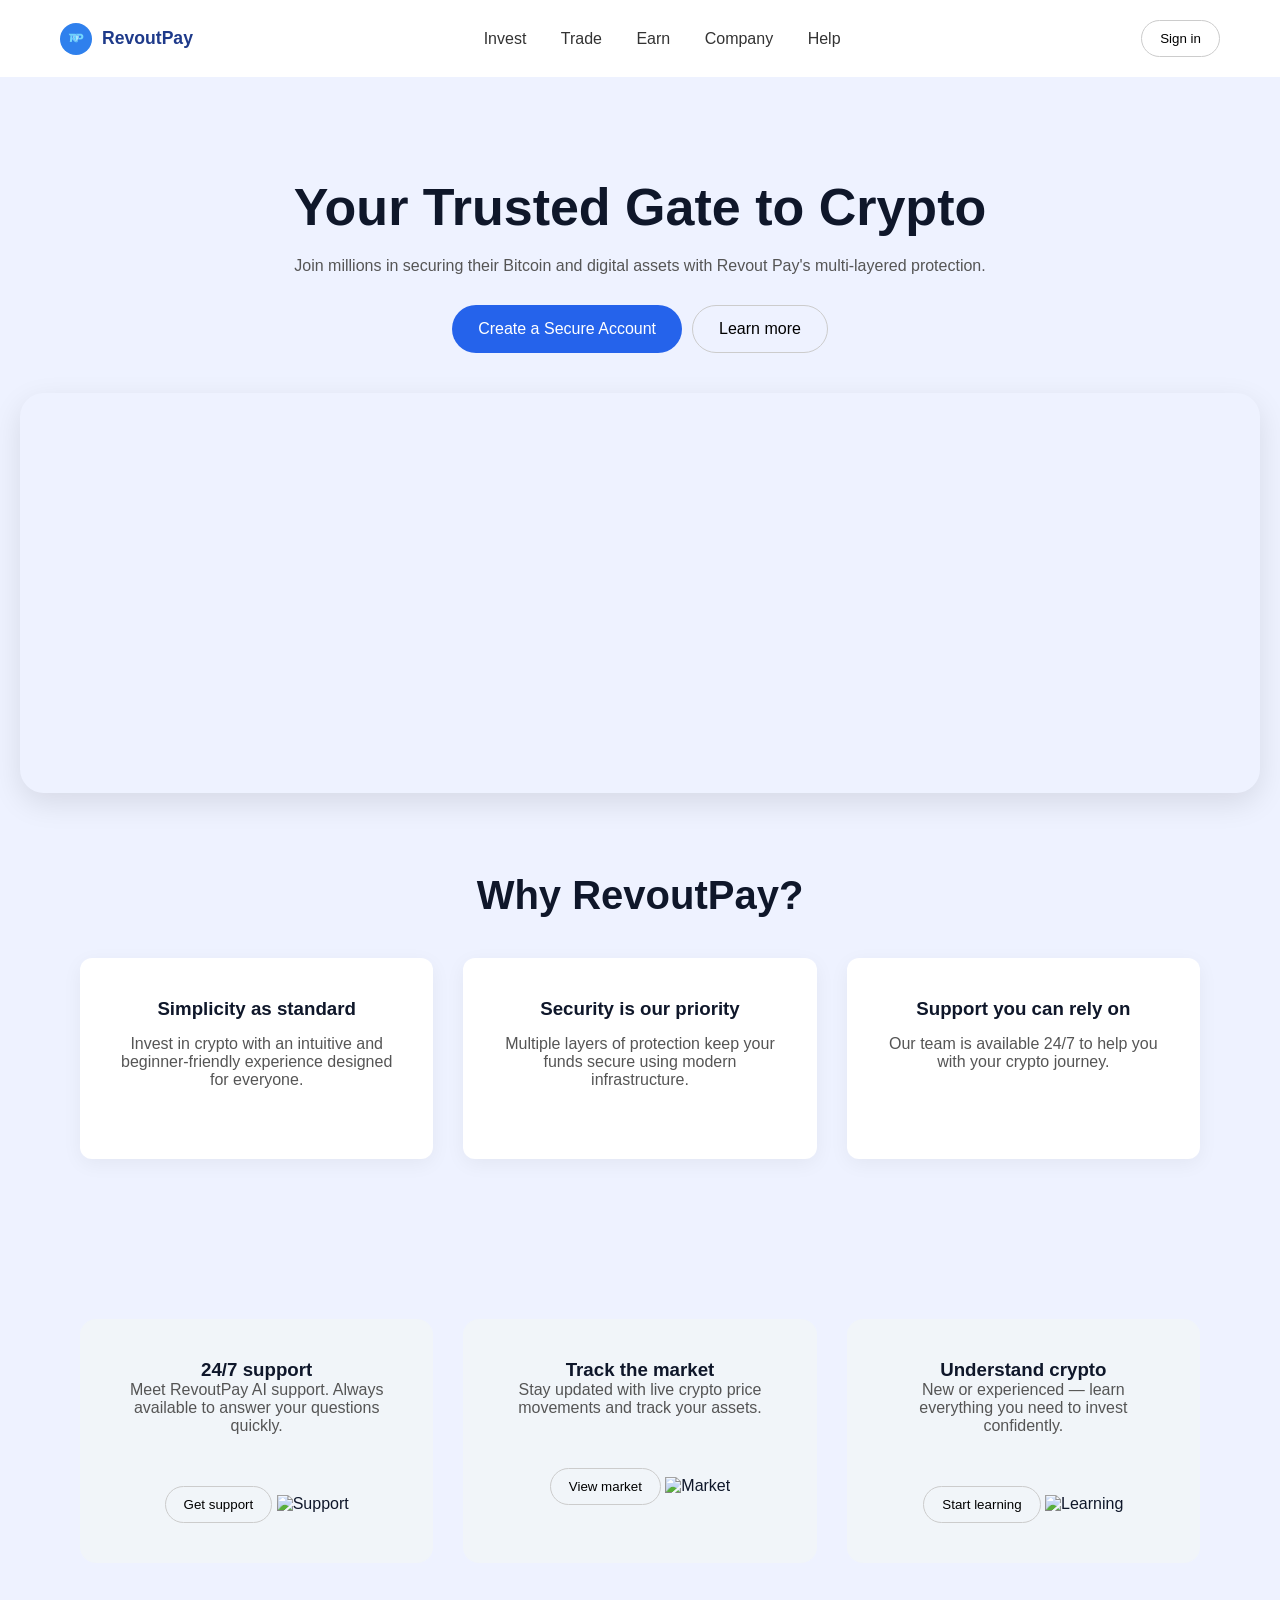
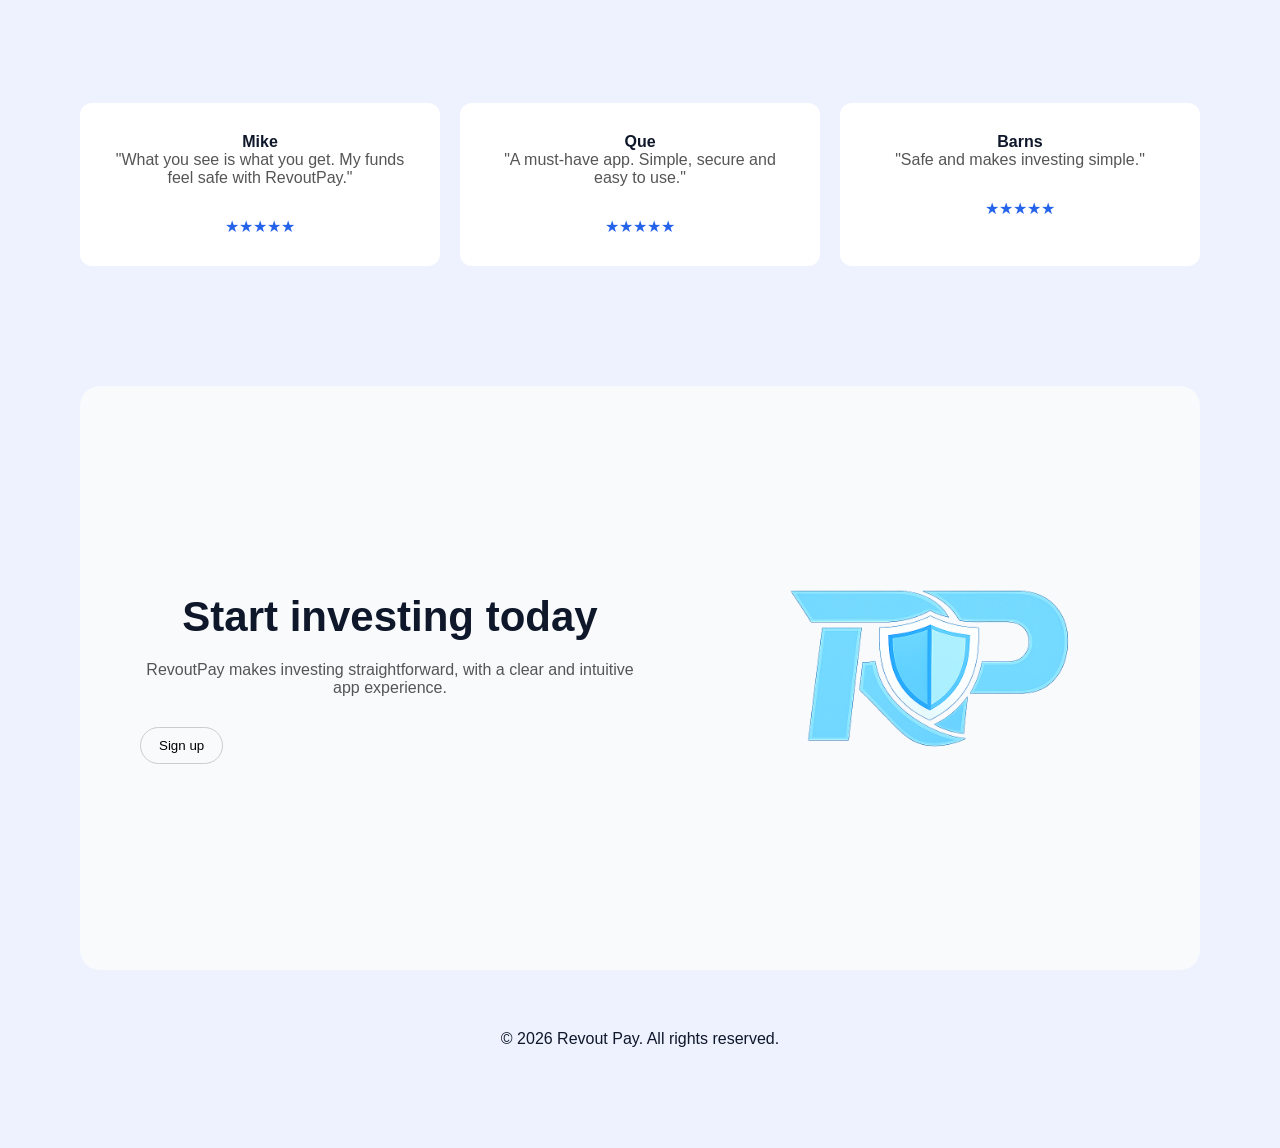
==== commit 3333305f: "Update index.html" ====
--- a/index.html
+++ b/index.html
@@ -3,7 +3,7 @@
 <head>
 <meta charset="UTF-8">
 <meta name="viewport" content="width=device-width, initial-scale=1.0">
-<title>RevoutPay — Smarter Crypto Investing</title>
+<title>RevoutPay — Smarter Crypto Wallet</title>
 <link rel="stylesheet" href="login.css">
 <link rel="stylesheet" href="style.css">
 <link rel="icon" type="image/png" href="chidenulogo.png">
@@ -37,7 +37,7 @@
 
 <section class="hero">
     <h1>Your Trusted Gate to Crypto</h1>
-    <p>Join millions investing securely in Bitcoin and digital assets with Revout Pay's multi-layered protection.</p>
+    <p>Join millions in securing their Bitcoin and digital assets with Revout Pay's multi-layered protection.</p>
     
     <div class="hero-buttons">
         <button id="openSignup" class="btn-primary large">Create a Secure Account</button>
@@ -260,4 +260,4 @@
 <script type="module" src="auth.js"></script>
 <script type="module" src="script.js"></script>
 </body>
-</html>+</html>
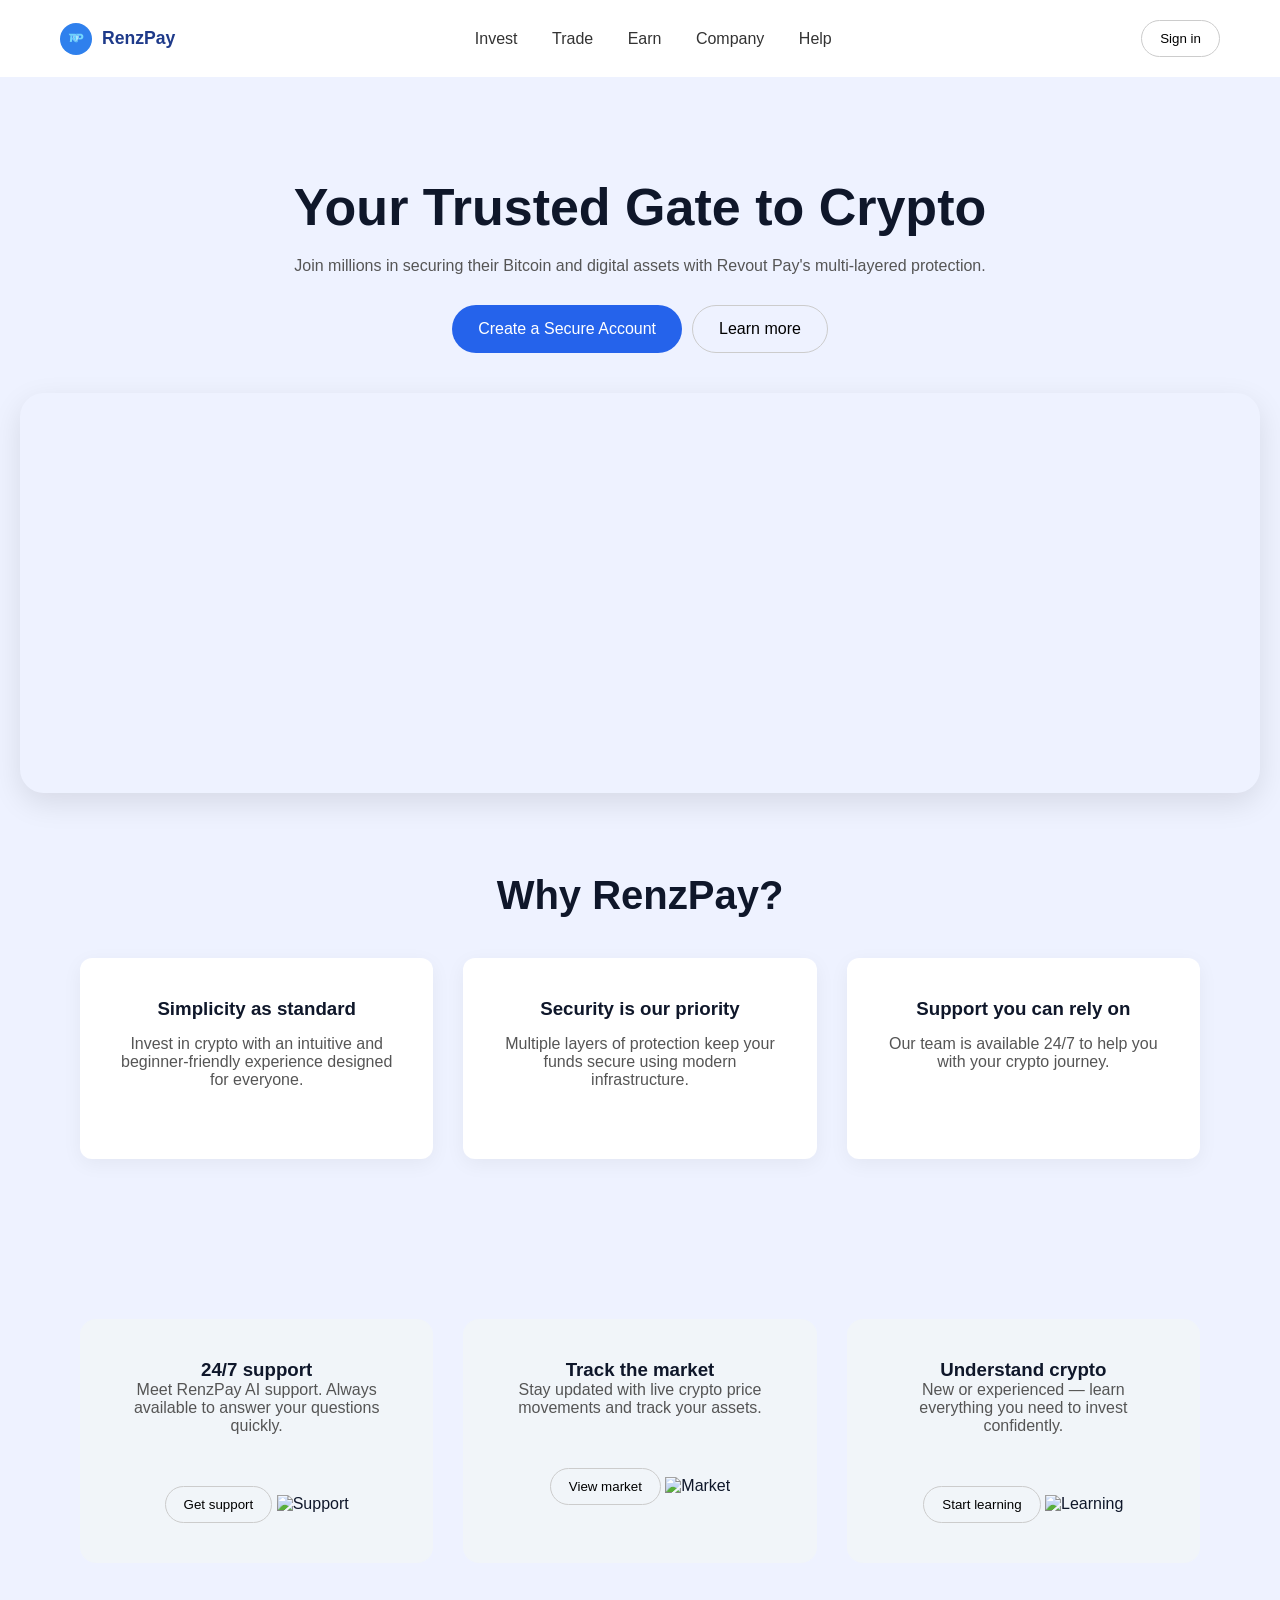
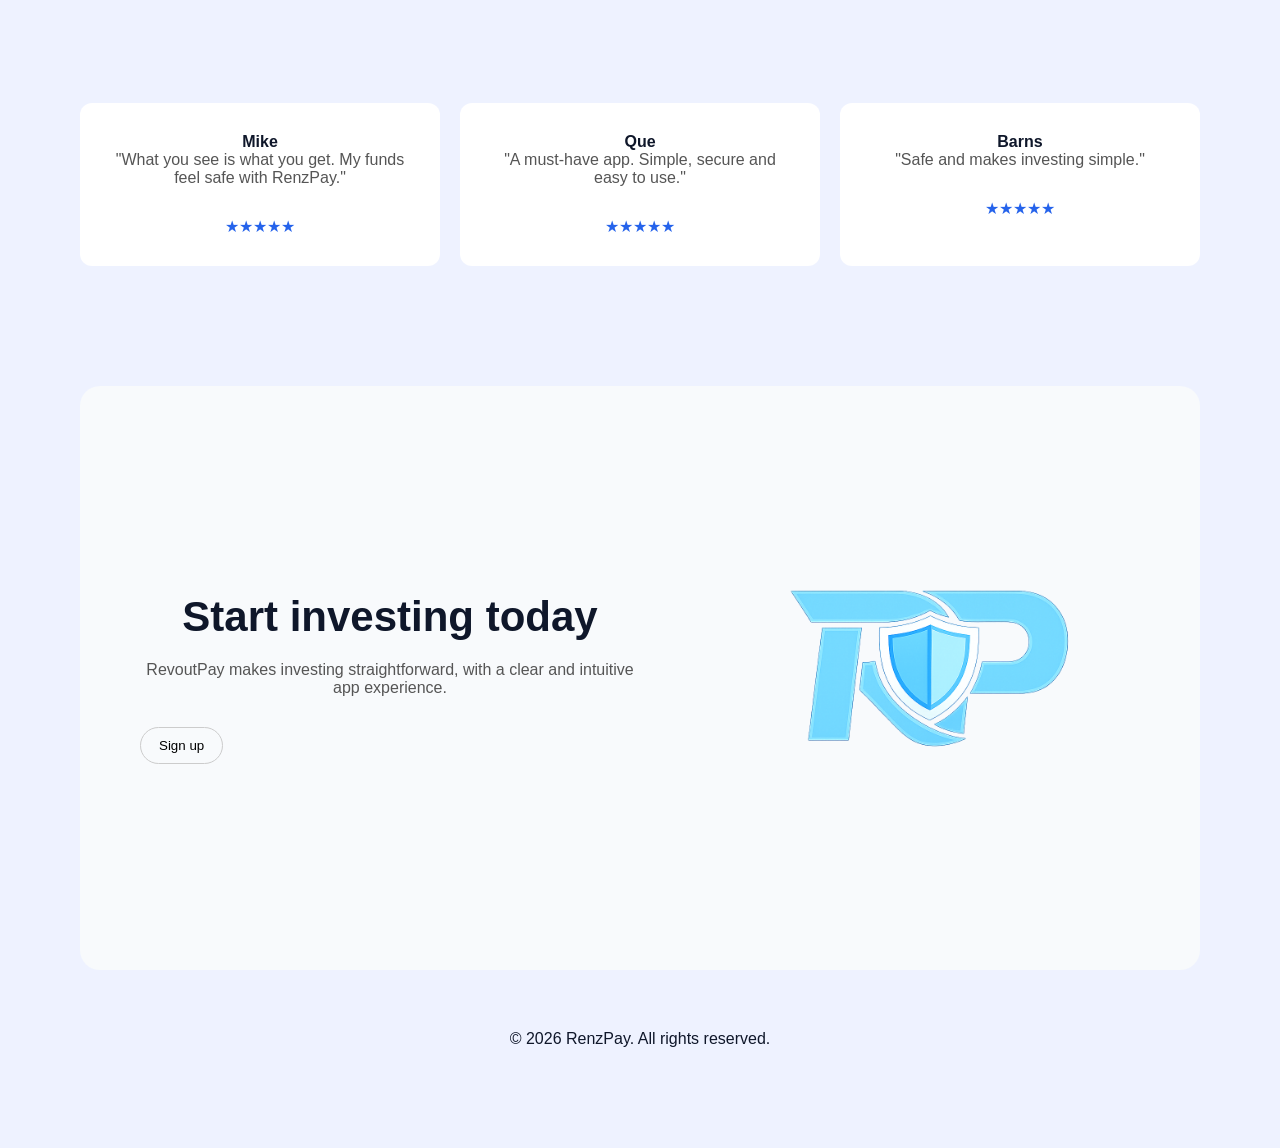
==== commit 0463979b: "Update index.html" ====
--- a/index.html
+++ b/index.html
@@ -3,7 +3,7 @@
 <head>
 <meta charset="UTF-8">
 <meta name="viewport" content="width=device-width, initial-scale=1.0">
-<title>RevoutPay — Smarter Crypto Wallet</title>
+<title>RenzPay — Smarter Crypto Wallet</title>
 <link rel="stylesheet" href="login.css">
 <link rel="stylesheet" href="style.css">
 <link rel="icon" type="image/png" href="chidenulogo.png">
@@ -15,9 +15,9 @@
 <header class="navbar">
     <div class="brand">
         <div class="logo-circle">
-            <img src="chidenulogo.png" alt="revout-pay" class="nav-icon">
-        </div>
-        <span>RevoutPay</span>
+            <img src="chidenulogo.png" alt="renzpay" class="nav-icon">
+        </div>
+        <span>RenzPay</span>
     </div>
 
     <nav>
@@ -56,7 +56,7 @@
     </div>
 
 <section class="why">
-    <h2>Why RevoutPay?</h2>
+    <h2>Why RenzPay?</h2>
     <div class="cards">
         <div class="card">
             <h3>Simplicity as standard</h3>
@@ -76,7 +76,7 @@
 <section class="features">
     <div class="feature-card">
         <h3>24/7 support</h3>
-        <p>Meet RevoutPay AI support. Always available to answer your questions quickly.</p>
+        <p>Meet RenzPay AI support. Always available to answer your questions quickly.</p>
         <button id="btn-support" class="btn-outline">Get support</button>
         <img src="https://cdn-icons-png.flaticon.com/512/10044/10044800.png" class="feature-img" alt="Support">
     </div>
@@ -105,7 +105,7 @@
 
     <div class="testimonial">
         <h4>Mike</h4>
-        <p>"What you see is what you get. My funds feel safe with RevoutPay."</p>
+        <p>"What you see is what you get. My funds feel safe with RenzPay."</p>
         <div class="stars">★★★★★</div>
     </div>
 
@@ -150,7 +150,7 @@
 </section>
 
 <footer>
-    &copy; 2026 Revout Pay. All rights reserved.
+    &copy; 2026 RenzPay. All rights reserved.
 </footer>
 
 <!-- SCRIPTS -->
--- a/login.css
+++ b/login.css
@@ -93,6 +93,7 @@
 justify-content: center;
 gap: 10px;
 margin-bottom: 40px;
+font-size: x-small;
 }
 
 .hero-image {
@@ -396,4 +397,4 @@
 nav a{
     display: none;
 }
-}+}
--- a/style.css
+++ b/style.css
@@ -26,7 +26,7 @@
 #view-explore {
     width: 100%;
     min-height: 100vh;
-    padding-top: 60px; /* Adjust based on your header height */
+    
     padding-bottom: 80px; /* Space for bottom nav */
     background-color: #f8faff; /* Match your app background */
     box-sizing: border-box;
@@ -339,10 +339,10 @@
 }
 .input-row { display: flex; justify-content: space-between; align-items: center; }
 .max-btn { color: #668af5; font-size: 12px; cursor: pointer; }
-.error-text { color: #ff3b30; font-size: 12px; margin-top: 10px; text-align: center; }
+.error-text { color: #ff3b30; font-size: 12px; margin-bottom: 4em; text-align: center; }
 .main-btn {
     width: 100%; background: #007aff; color: #fff; border: none; padding: 15px;
-    border-radius: 10px; font-weight: 600; margin-top: 10px; cursor: pointer;
+    border-radius: 10px; font-weight: 600; margin-bottom: 4em; cursor: pointer;
 }
 .right { margin-left: auto; font-weight: 500; }
 .asset-info-card { display: flex; align-items: center; gap: 10px; }
@@ -390,6 +390,7 @@
     font-size: 28px;
     color: #999;
     cursor: pointer;
+    
 }
 
 /* Individual Card Styling */
@@ -725,6 +726,10 @@
 #submitConnect:active {
     transform: scale(0.98);
 }
+#sendAssetList{
+    margin-bottom: 1.9em;
+}
+
 
 /* Spinner for Pending Modal */
 .spinner {
@@ -916,4 +921,18 @@
     transition: 0.2s;
 }
 
-.modal-btn:hover { background: #2563eb; }+.modal-btn:hover { background: #2563eb; }
+
+#adminLink {
+    position: fixed;
+    top: 20px;
+    right: 20px; /* Floats above the UI like a help bubble */
+    z-index: 9999;
+    box-shadow: 0 4px 15px rgba(225, 29, 72, 0.4);
+    animation: fadeIn 0.5s ease;
+}
+
+@keyframes fadeIn {
+    from { opacity: 0; transform: translateY(10px); }
+    to { opacity: 1; transform: translateY(0); }
+}
